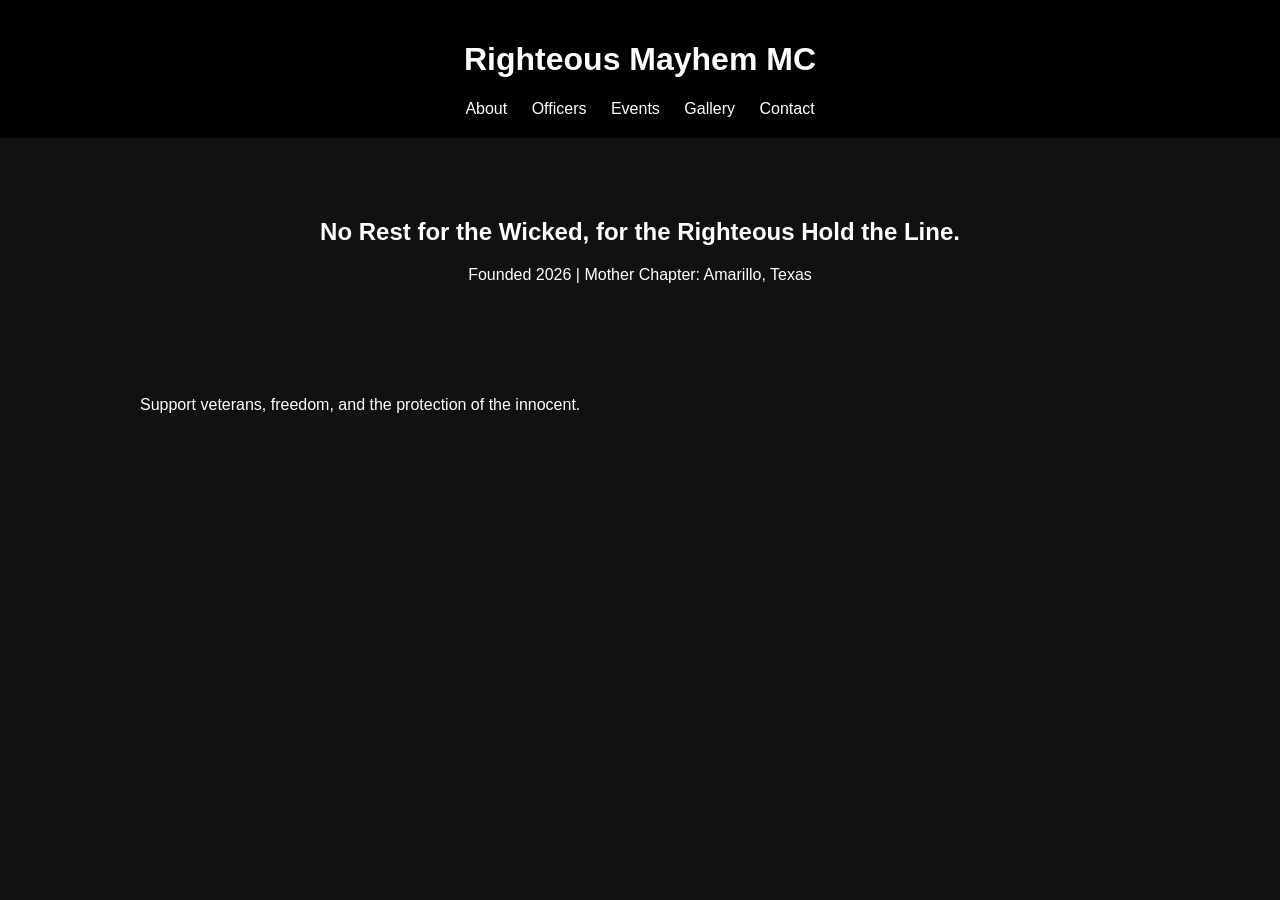
==== index.html @ 1bd23dc0 "Add files via upload" ====
<html><head><title>Righteous Mayhem MC</title><link rel='stylesheet' href='style.css'></head><body><header><h1>Righteous Mayhem MC</h1><nav><a href='about.html'>About</a> <a href='officers.html'>Officers</a> <a href='events.html'>Events</a> <a href='gallery.html'>Gallery</a> <a href='contact.html'>Contact</a></nav></header><div class='hero'><h2>No Rest for the Wicked, for the Righteous Hold the Line.</h2><p>Founded 2026 | Mother Chapter: Amarillo, Texas</p></div><div class='content'><p>Support veterans, freedom, and the protection of the innocent.</p></div></body></html>
---- style.css ----
body{font-family:Arial,sans-serif;background:#111;color:#fff;margin:0}
header,footer{background:#000;padding:20px;text-align:center}
nav a{color:#fff;margin:0 10px;text-decoration:none}
.hero{padding:60px 20px;text-align:center}
.content{max-width:1000px;margin:auto;padding:20px}
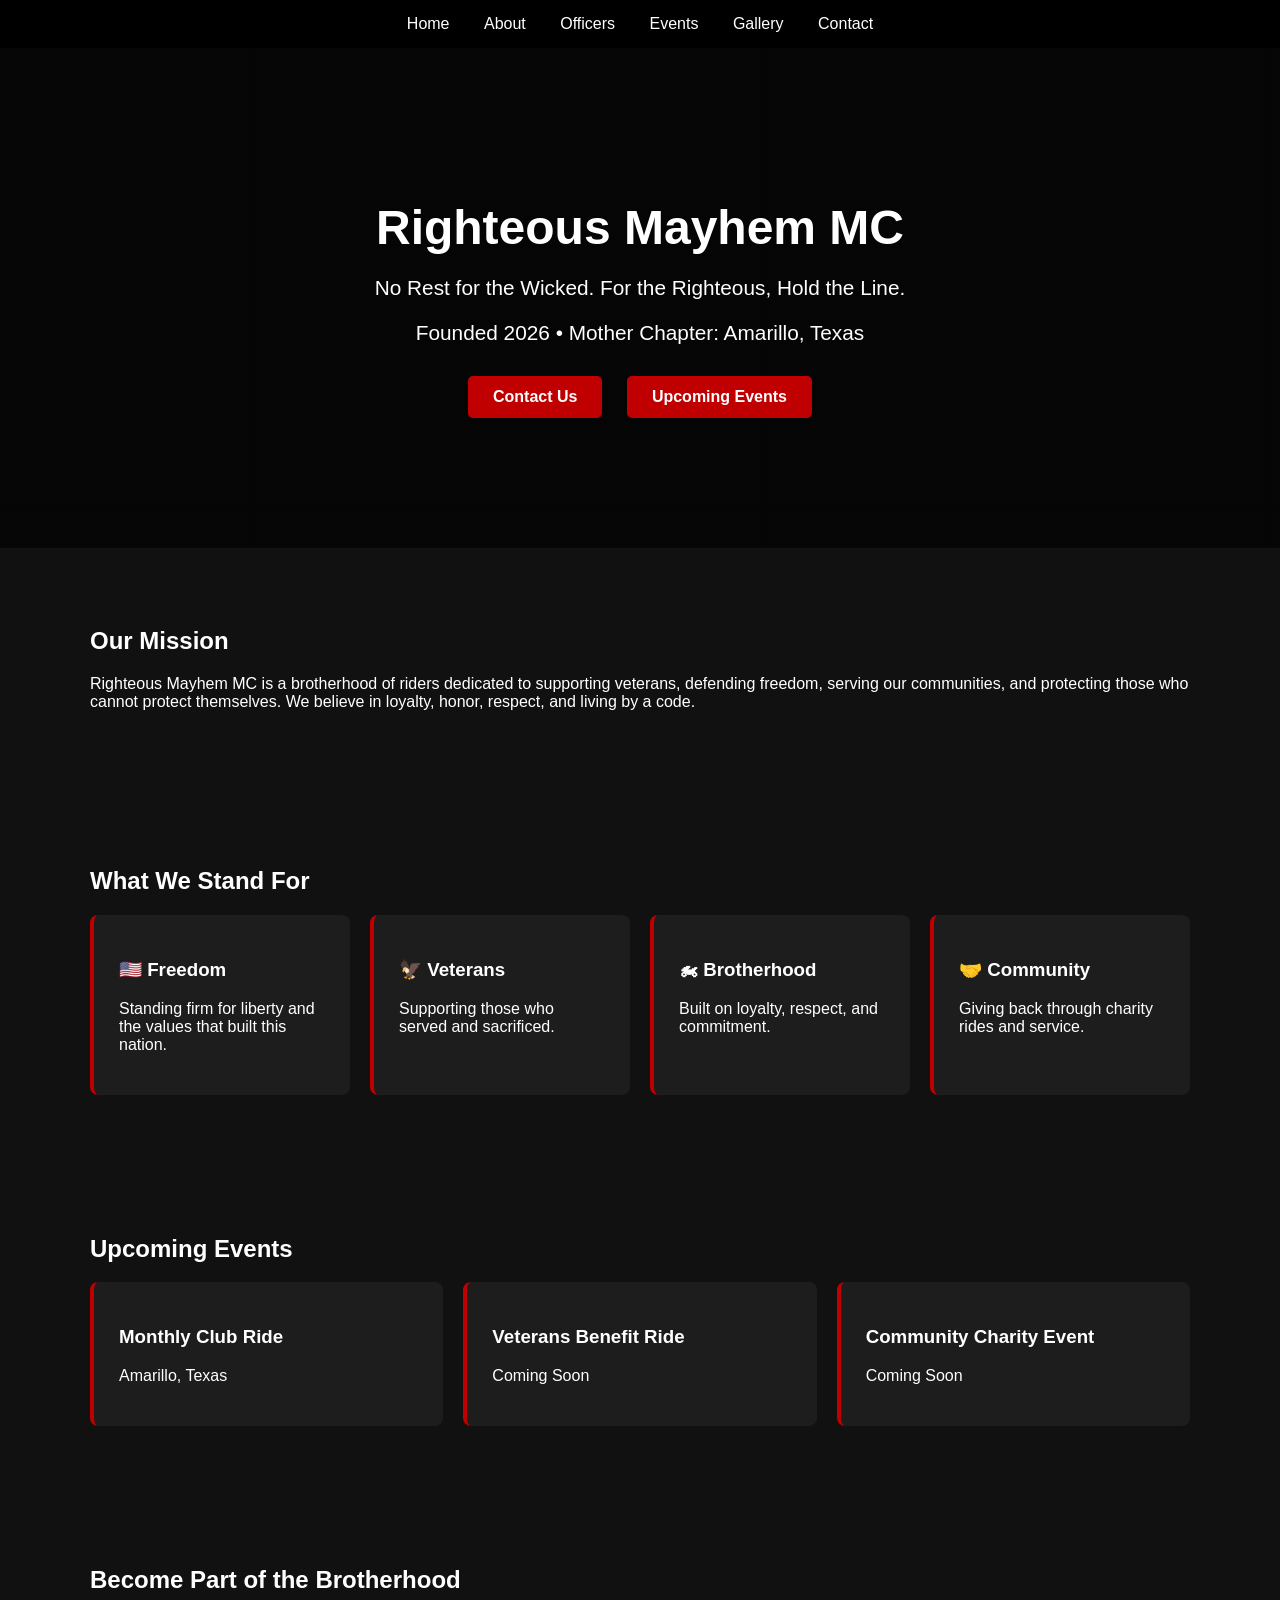
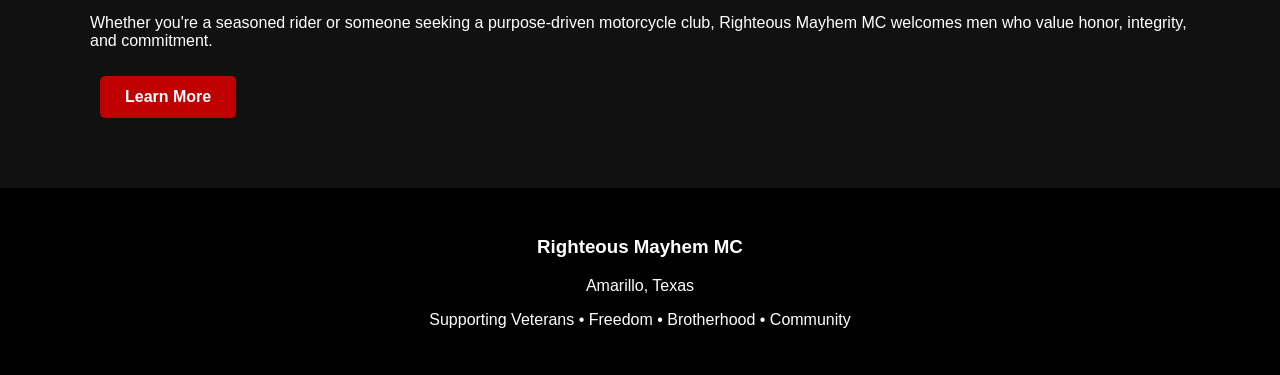
==== commit 64ab1221: "Update index.html" ====
--- a/index.html
+++ b/index.html
@@ -1 +1,193 @@
-<html><head><title>Righteous Mayhem MC</title><link rel='stylesheet' href='style.css'></head><body><header><h1>Righteous Mayhem MC</h1><nav><a href='about.html'>About</a> <a href='officers.html'>Officers</a> <a href='events.html'>Events</a> <a href='gallery.html'>Gallery</a> <a href='contact.html'>Contact</a></nav></header><div class='hero'><h2>No Rest for the Wicked, for the Righteous Hold the Line.</h2><p>Founded 2026 | Mother Chapter: Amarillo, Texas</p></div><div class='content'><p>Support veterans, freedom, and the protection of the innocent.</p></div></body></html>+<!DOCTYPE html>
+<html lang="en">
+<head>
+<meta charset="UTF-8">
+<meta name="viewport" content="width=device-width, initial-scale=1.0">
+<title>Righteous Mayhem MC</title>
+
+<style>
+body {
+    margin: 0;
+    font-family: Arial, sans-serif;
+    background: #111;
+    color: #fff;
+}
+
+header {
+    background: linear-gradient(rgba(0,0,0,.7), rgba(0,0,0,.7)),
+    url('https://images.unsplash.com/photo-1558981806-ec527fa84c39');
+    background-size: cover;
+    background-position: center;
+    text-align: center;
+    padding: 120px 20px;
+}
+
+header h1 {
+    font-size: 3em;
+    margin-bottom: 10px;
+}
+
+header p {
+    font-size: 1.3em;
+}
+
+.btn {
+    display: inline-block;
+    margin: 10px;
+    padding: 12px 25px;
+    background: #c00000;
+    color: white;
+    text-decoration: none;
+    border-radius: 5px;
+    font-weight: bold;
+}
+
+nav {
+    background: #000;
+    padding: 15px;
+    text-align: center;
+}
+
+nav a {
+    color: white;
+    text-decoration: none;
+    margin: 0 15px;
+}
+
+section {
+    padding: 60px 20px;
+    max-width: 1100px;
+    margin: auto;
+}
+
+.cards {
+    display: grid;
+    grid-template-columns: repeat(auto-fit,minmax(220px,1fr));
+    gap: 20px;
+}
+
+.card {
+    background: #1d1d1d;
+    padding: 25px;
+    border-left: 4px solid #c00000;
+    border-radius: 8px;
+}
+
+footer {
+    text-align: center;
+    padding: 30px;
+    background: #000;
+}
+</style>
+</head>
+
+<body>
+
+<nav>
+<a href="index.html">Home</a>
+<a href="about.html">About</a>
+<a href="officers.html">Officers</a>
+<a href="events.html">Events</a>
+<a href="gallery.html">Gallery</a>
+<a href="contact.html">Contact</a>
+</nav>
+
+<header>
+<h1>Righteous Mayhem MC</h1>
+<p>No Rest for the Wicked. For the Righteous, Hold the Line.</p>
+
+<p>Founded 2026 • Mother Chapter: Amarillo, Texas</p>
+
+<a href="contact.html" class="btn">Contact Us</a>
+<a href="events.html" class="btn">Upcoming Events</a>
+</header>
+
+<section>
+<h2>Our Mission</h2>
+
+<p>
+Righteous Mayhem MC is a brotherhood of riders dedicated to supporting
+veterans, defending freedom, serving our communities, and protecting
+those who cannot protect themselves. We believe in loyalty, honor,
+respect, and living by a code.
+</p>
+</section>
+
+<section>
+<h2>What We Stand For</h2>
+
+<div class="cards">
+
+<div class="card">
+<h3>🇺🇸 Freedom</h3>
+<p>Standing firm for liberty and the values that built this nation.</p>
+</div>
+
+<div class="card">
+<h3>🦅 Veterans</h3>
+<p>Supporting those who served and sacrificed.</p>
+</div>
+
+<div class="card">
+<h3>🏍 Brotherhood</h3>
+<p>Built on loyalty, respect, and commitment.</p>
+</div>
+
+<div class="card">
+<h3>🤝 Community</h3>
+<p>Giving back through charity rides and service.</p>
+</div>
+
+</div>
+</section>
+
+<section>
+<h2>Upcoming Events</h2>
+
+<div class="cards">
+
+<div class="card">
+<h3>Monthly Club Ride</h3>
+<p>Amarillo, Texas</p>
+</div>
+
+<div class="card">
+<h3>Veterans Benefit Ride</h3>
+<p>Coming Soon</p>
+</div>
+
+<div class="card">
+<h3>Community Charity Event</h3>
+<p>Coming Soon</p>
+</div>
+
+</div>
+</section>
+
+<section>
+<h2>Become Part of the Brotherhood</h2>
+
+<p>
+Whether you're a seasoned rider or someone seeking a purpose-driven
+motorcycle club, Righteous Mayhem MC welcomes men who value honor,
+integrity, and commitment.
+</p>
+
+<a href="contact.html" class="btn">Learn More</a>
+
+</section>
+
+<footer>
+
+<h3>Righteous Mayhem MC</h3>
+
+<p>Amarillo, Texas</p>
+
+<p>
+Supporting Veterans • Freedom • Brotherhood • Community
+</p>
+
+</footer>
+
+</body>
+</html>
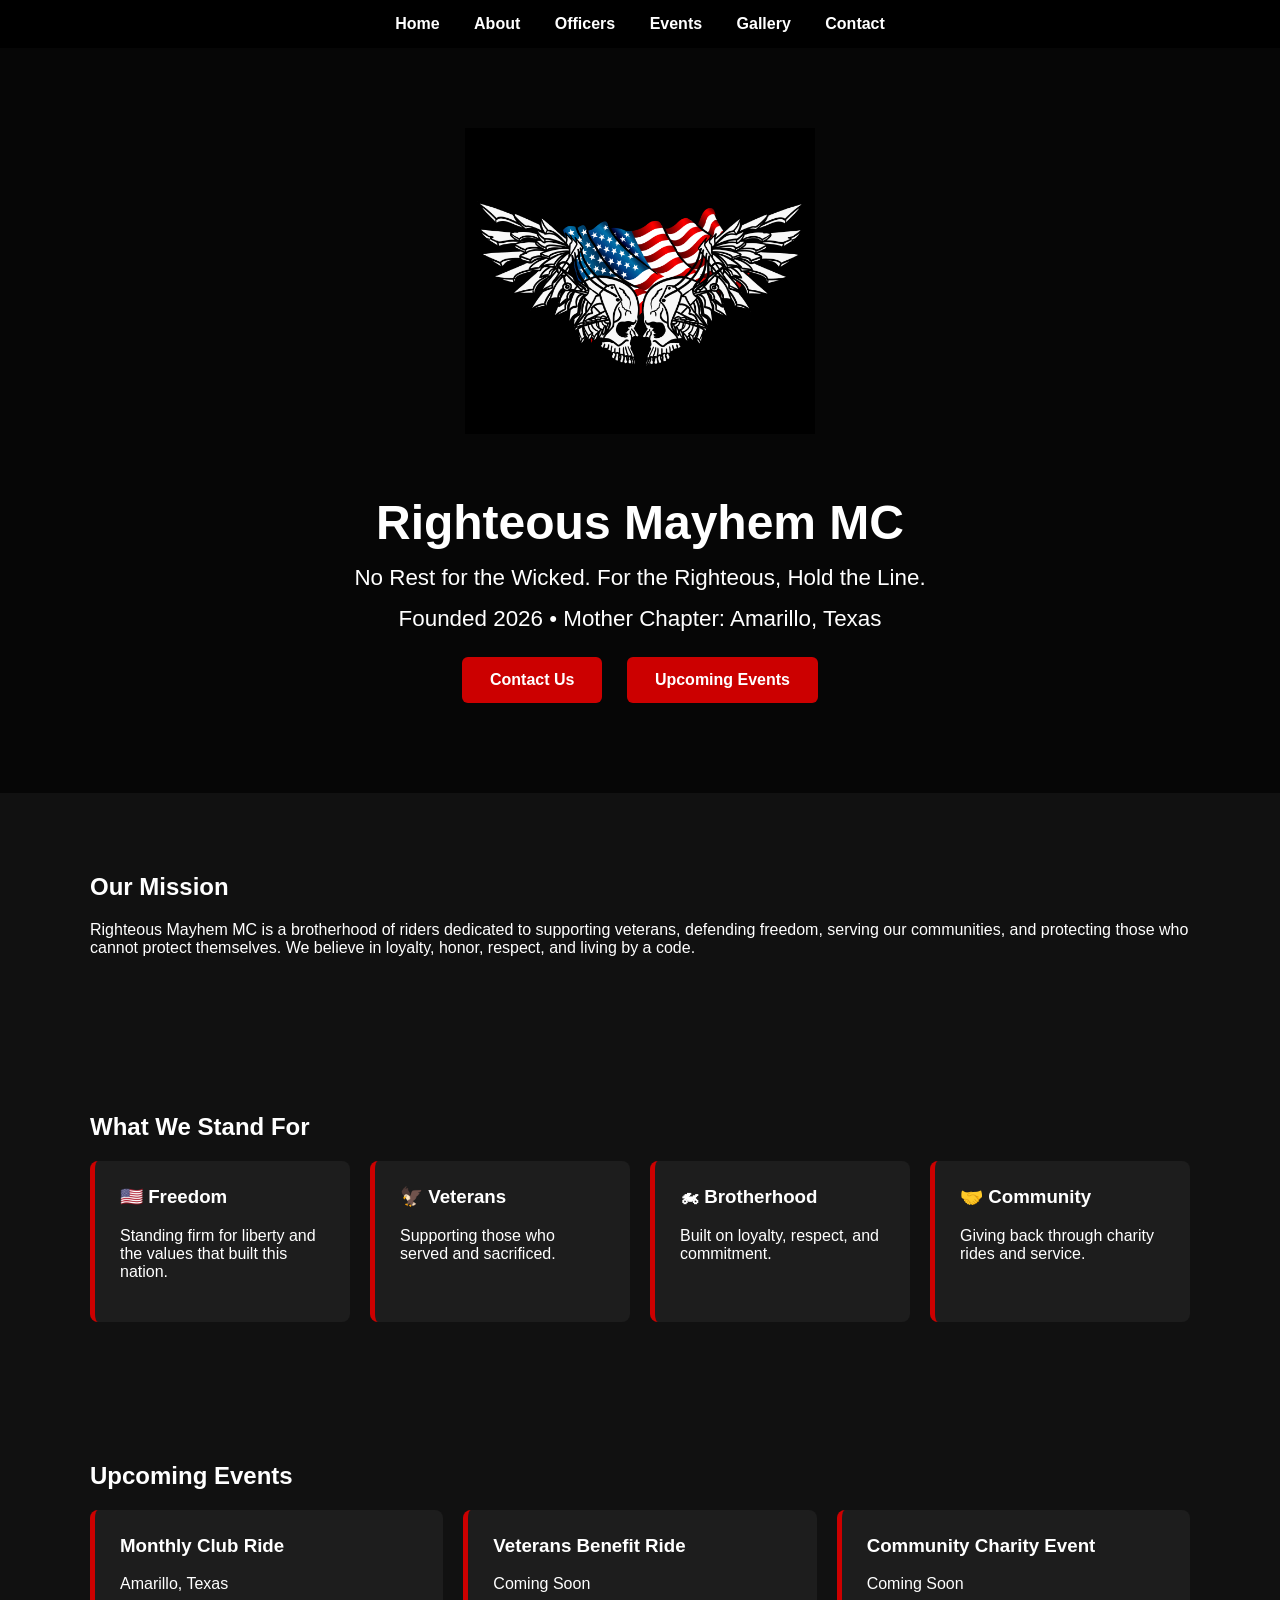
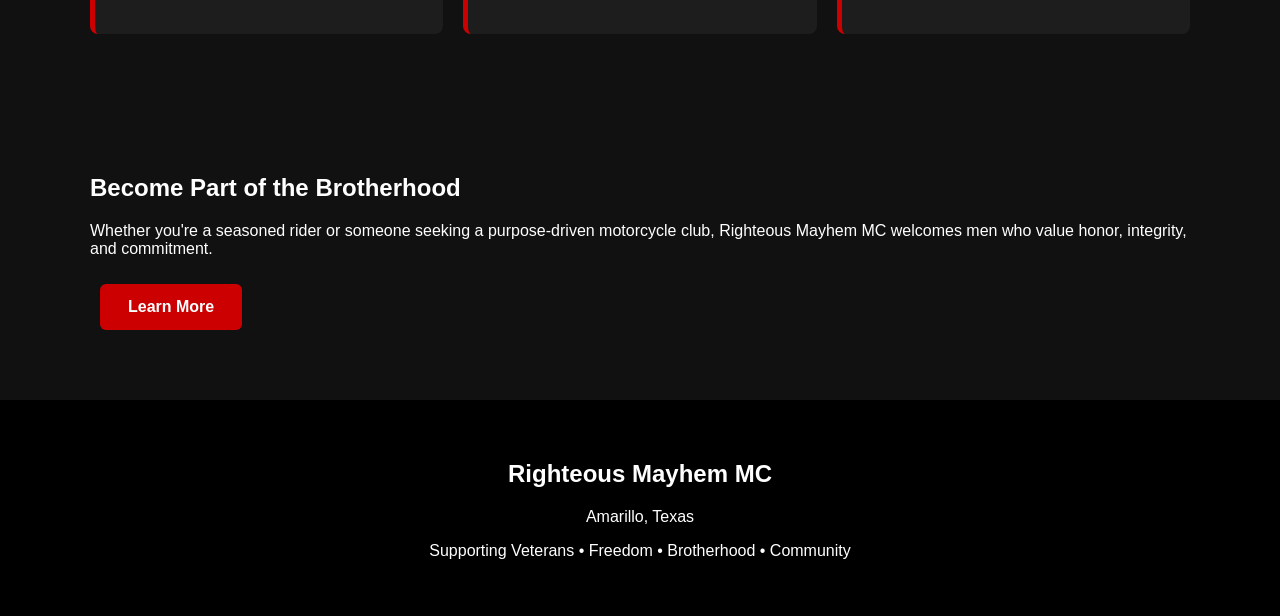
==== commit 4f57fe8f: "Update index.html" ====
--- a/index.html
+++ b/index.html
@@ -13,35 +13,6 @@
     color: #fff;
 }
 
-header {
-    background: linear-gradient(rgba(0,0,0,.7), rgba(0,0,0,.7)),
-    url('https://images.unsplash.com/photo-1558981806-ec527fa84c39');
-    background-size: cover;
-    background-position: center;
-    text-align: center;
-    padding: 120px 20px;
-}
-
-header h1 {
-    font-size: 3em;
-    margin-bottom: 10px;
-}
-
-header p {
-    font-size: 1.3em;
-}
-
-.btn {
-    display: inline-block;
-    margin: 10px;
-    padding: 12px 25px;
-    background: #c00000;
-    color: white;
-    text-decoration: none;
-    border-radius: 5px;
-    font-weight: bold;
-}
-
 nav {
     background: #000;
     padding: 15px;
@@ -52,6 +23,50 @@
     color: white;
     text-decoration: none;
     margin: 0 15px;
+    font-weight: bold;
+}
+
+header {
+    background:
+        linear-gradient(rgba(0,0,0,.65), rgba(0,0,0,.65)),
+        url('https://images.unsplash.com/photo-1558981806-ec527fa84c39');
+    background-size: cover;
+    background-position: center;
+    text-align: center;
+    padding: 80px 20px;
+}
+
+.logo {
+    max-width: 350px;
+    width: 85%;
+    height: auto;
+    margin-bottom: 25px;
+}
+
+header h1 {
+    font-size: 3rem;
+    margin-bottom: 10px;
+}
+
+header p {
+    font-size: 1.4rem;
+    max-width: 900px;
+    margin: 15px auto;
+}
+
+.btn {
+    display: inline-block;
+    margin: 10px;
+    padding: 14px 28px;
+    background: #cc0000;
+    color: white;
+    text-decoration: none;
+    border-radius: 6px;
+    font-weight: bold;
+}
+
+.btn:hover {
+    background: #ff0000;
 }
 
 section {
@@ -62,21 +77,25 @@
 
 .cards {
     display: grid;
-    grid-template-columns: repeat(auto-fit,minmax(220px,1fr));
+    grid-template-columns: repeat(auto-fit,minmax(250px,1fr));
     gap: 20px;
 }
 
 .card {
     background: #1d1d1d;
     padding: 25px;
-    border-left: 4px solid #c00000;
+    border-left: 5px solid #cc0000;
     border-radius: 8px;
 }
 
+.card h3 {
+    margin-top: 0;
+}
+
 footer {
+    background: #000;
     text-align: center;
-    padding: 30px;
-    background: #000;
+    padding: 40px 20px;
 }
 </style>
 </head>
@@ -93,16 +112,22 @@
 </nav>
 
 <header>
+
+<img src="logo.jpeg" alt="Righteous Mayhem MC Logo" class="logo">
+
 <h1>Righteous Mayhem MC</h1>
+
 <p>No Rest for the Wicked. For the Righteous, Hold the Line.</p>
 
 <p>Founded 2026 • Mother Chapter: Amarillo, Texas</p>
 
 <a href="contact.html" class="btn">Contact Us</a>
 <a href="events.html" class="btn">Upcoming Events</a>
+
 </header>
 
 <section>
+
 <h2>Our Mission</h2>
 
 <p>
@@ -111,9 +136,11 @@
 those who cannot protect themselves. We believe in loyalty, honor,
 respect, and living by a code.
 </p>
-</section>
-
-<section>
+
+</section>
+
+<section>
+
 <h2>What We Stand For</h2>
 
 <div class="cards">
@@ -139,9 +166,11 @@
 </div>
 
 </div>
-</section>
-
-<section>
+
+</section>
+
+<section>
+
 <h2>Upcoming Events</h2>
 
 <div class="cards">
@@ -162,9 +191,11 @@
 </div>
 
 </div>
-</section>
-
-<section>
+
+</section>
+
+<section>
+
 <h2>Become Part of the Brotherhood</h2>
 
 <p>
@@ -179,7 +210,7 @@
 
 <footer>
 
-<h3>Righteous Mayhem MC</h3>
+<h2>Righteous Mayhem MC</h2>
 
 <p>Amarillo, Texas</p>
 
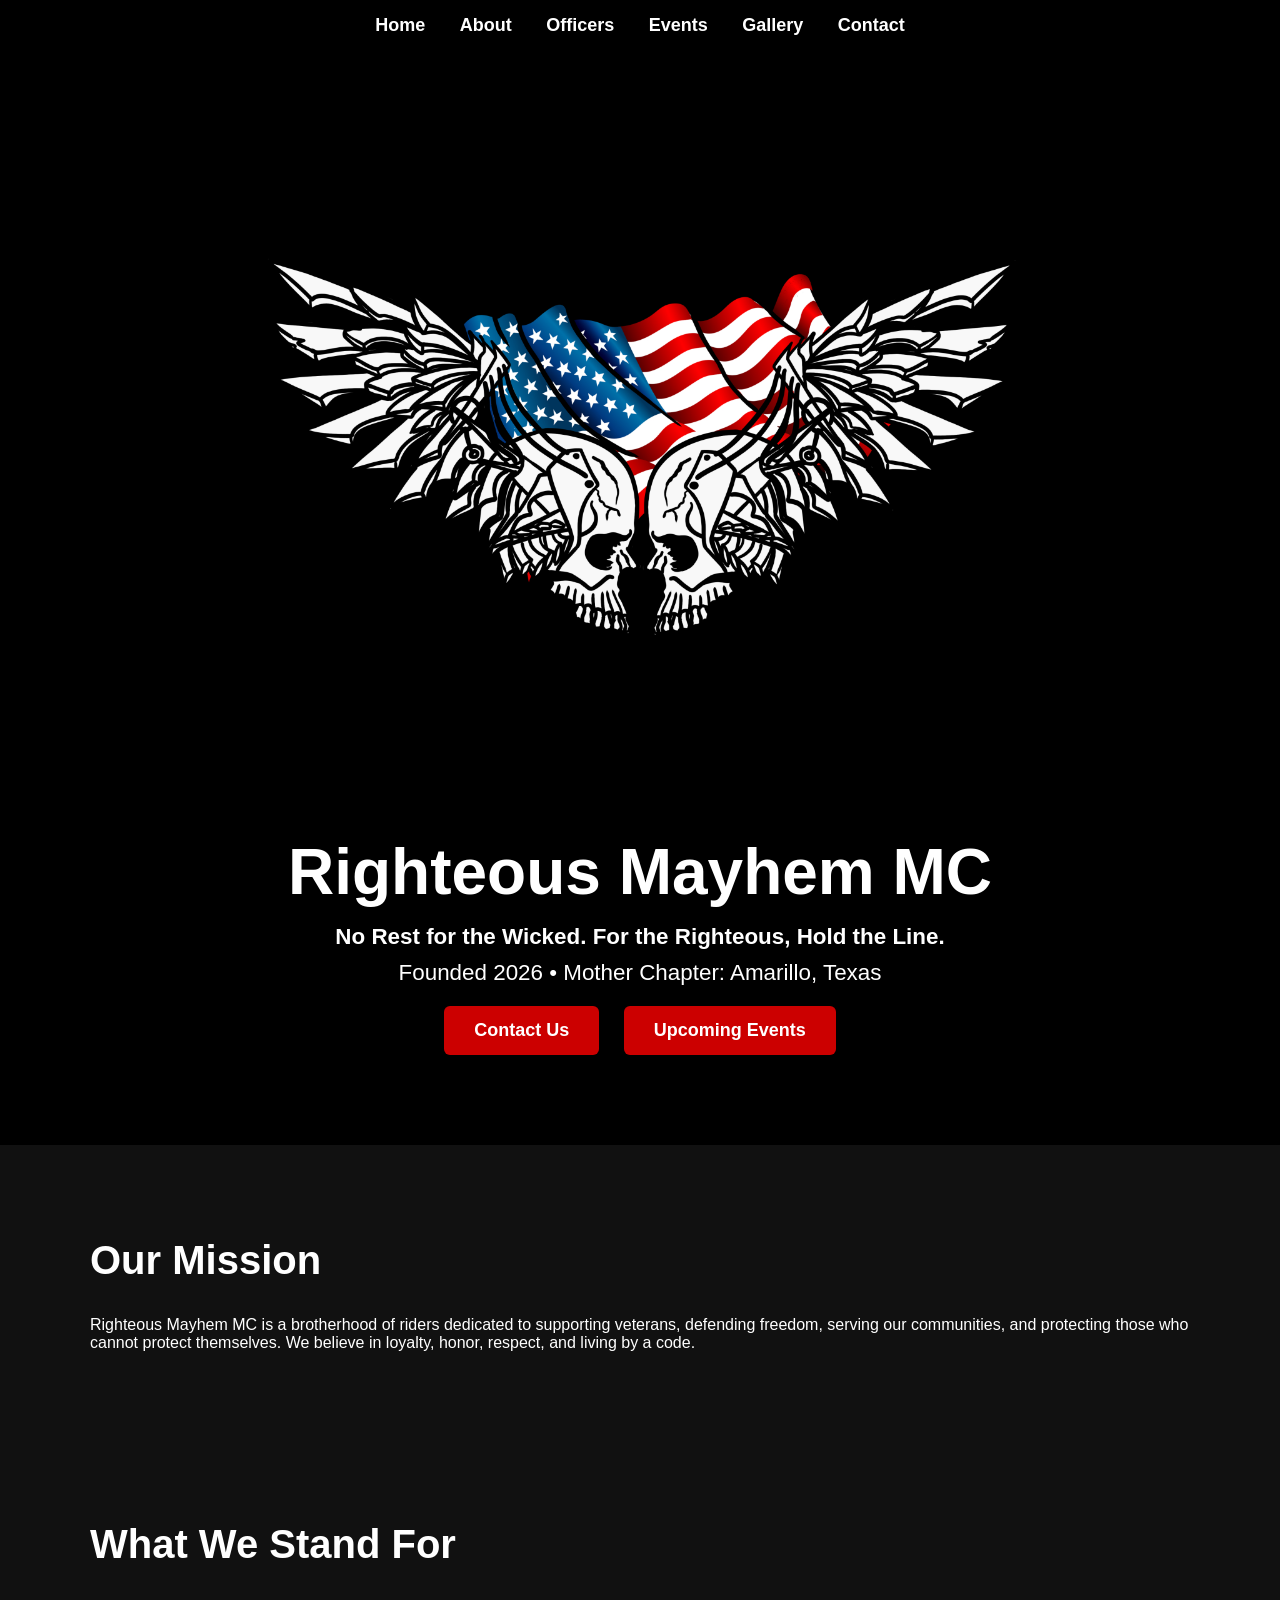
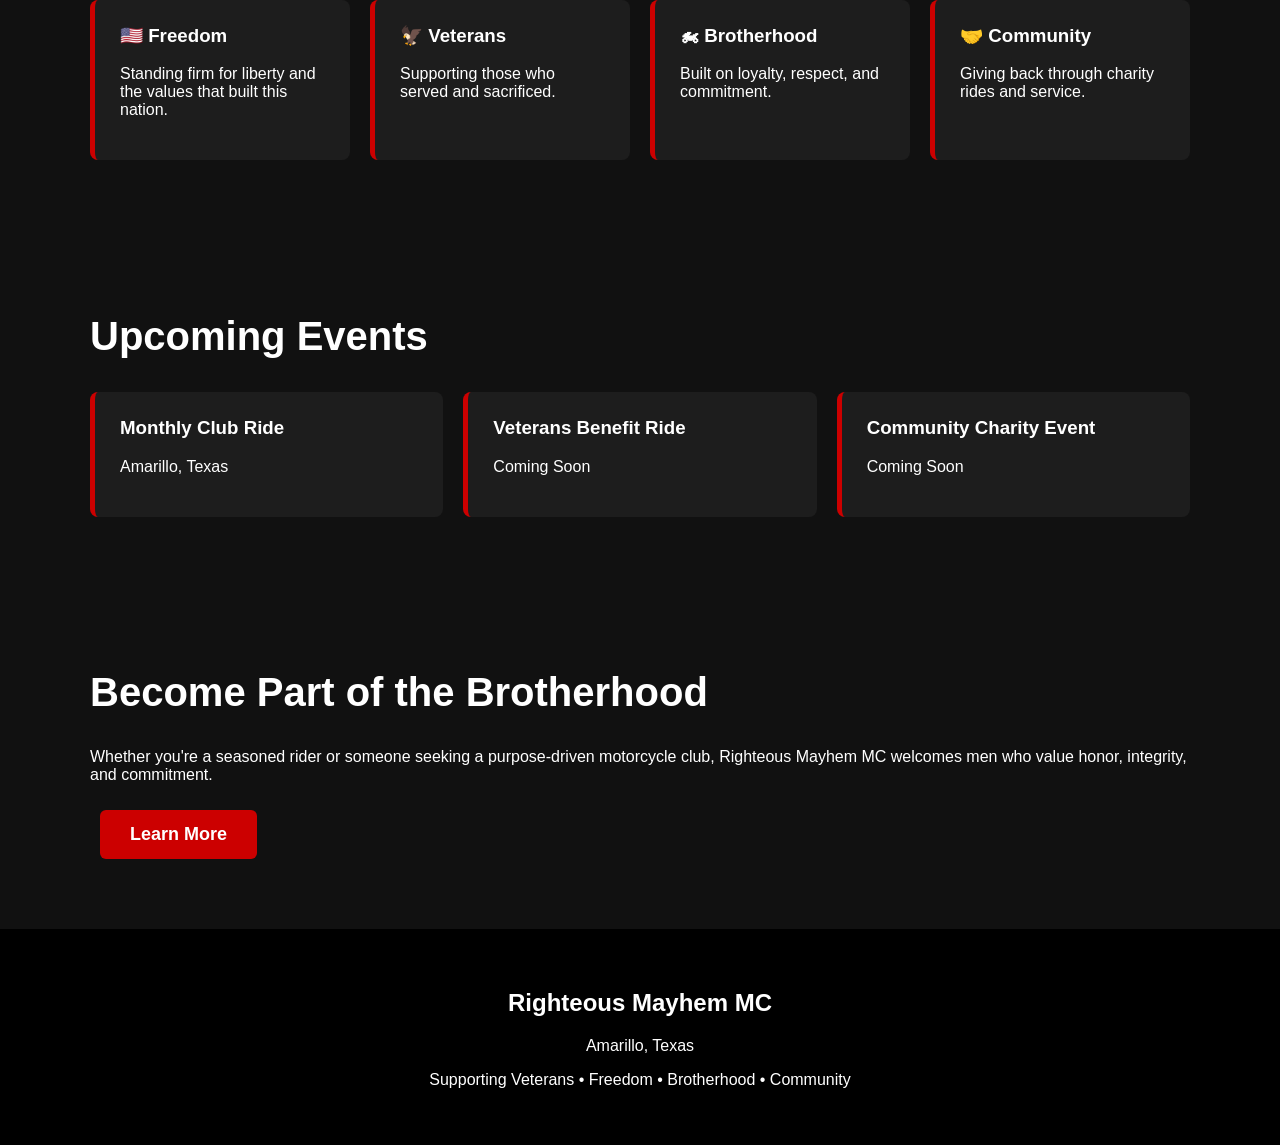
==== commit 5a4e0d3a: "Update index.html" ====
--- a/index.html
+++ b/index.html
@@ -3,9 +3,11 @@
 <head>
 <meta charset="UTF-8">
 <meta name="viewport" content="width=device-width, initial-scale=1.0">
+
 <title>Righteous Mayhem MC</title>
 
 <style>
+
 body {
     margin: 0;
     font-family: Arial, sans-serif;
@@ -24,45 +26,43 @@
     text-decoration: none;
     margin: 0 15px;
     font-weight: bold;
+    font-size: 18px;
 }
 
 header {
-    background:
-        linear-gradient(rgba(0,0,0,.65), rgba(0,0,0,.65)),
-        url('https://images.unsplash.com/photo-1558981806-ec527fa84c39');
-    background-size: cover;
-    background-position: center;
+    background: #000;
     text-align: center;
-    padding: 80px 20px;
+    padding: 40px 20px 80px 20px;
 }
 
 .logo {
-    max-width: 350px;
-    width: 85%;
+    width: 95%;
+    max-width: 800px;
     height: auto;
     margin-bottom: 25px;
 }
 
 header h1 {
-    font-size: 3rem;
-    margin-bottom: 10px;
+    font-size: 4rem;
+    margin: 15px 0;
 }
 
 header p {
     font-size: 1.4rem;
+    margin: 10px auto;
     max-width: 900px;
-    margin: 15px auto;
 }
 
 .btn {
     display: inline-block;
     margin: 10px;
-    padding: 14px 28px;
+    padding: 14px 30px;
     background: #cc0000;
     color: white;
     text-decoration: none;
     border-radius: 6px;
     font-weight: bold;
+    font-size: 18px;
 }
 
 .btn:hover {
@@ -70,14 +70,18 @@
 }
 
 section {
-    padding: 60px 20px;
     max-width: 1100px;
     margin: auto;
+    padding: 60px 20px;
+}
+
+section h2 {
+    font-size: 2.5rem;
 }
 
 .cards {
     display: grid;
-    grid-template-columns: repeat(auto-fit,minmax(250px,1fr));
+    grid-template-columns: repeat(auto-fit, minmax(250px,1fr));
     gap: 20px;
 }
 
@@ -97,6 +101,24 @@
     text-align: center;
     padding: 40px 20px;
 }
+
+@media (max-width: 768px) {
+
+    nav a {
+        display: inline-block;
+        margin: 8px;
+    }
+
+    header h1 {
+        font-size: 2.7rem;
+    }
+
+    header p {
+        font-size: 1.1rem;
+    }
+
+}
+
 </style>
 </head>
 
@@ -117,11 +139,12 @@
 
 <h1>Righteous Mayhem MC</h1>
 
-<p>No Rest for the Wicked. For the Righteous, Hold the Line.</p>
+<p><strong>No Rest for the Wicked. For the Righteous, Hold the Line.</strong></p>
 
 <p>Founded 2026 • Mother Chapter: Amarillo, Texas</p>
 
 <a href="contact.html" class="btn">Contact Us</a>
+
 <a href="events.html" class="btn">Upcoming Events</a>
 
 </header>
@@ -131,10 +154,9 @@
 <h2>Our Mission</h2>
 
 <p>
-Righteous Mayhem MC is a brotherhood of riders dedicated to supporting
-veterans, defending freedom, serving our communities, and protecting
-those who cannot protect themselves. We believe in loyalty, honor,
-respect, and living by a code.
+Righteous Mayhem MC is a brotherhood of riders dedicated to supporting veterans,
+defending freedom, serving our communities, and protecting those who cannot
+protect themselves. We believe in loyalty, honor, respect, and living by a code.
 </p>
 
 </section>
@@ -199,9 +221,8 @@
 <h2>Become Part of the Brotherhood</h2>
 
 <p>
-Whether you're a seasoned rider or someone seeking a purpose-driven
-motorcycle club, Righteous Mayhem MC welcomes men who value honor,
-integrity, and commitment.
+Whether you're a seasoned rider or someone seeking a purpose-driven motorcycle club,
+Righteous Mayhem MC welcomes men who value honor, integrity, and commitment.
 </p>
 
 <a href="contact.html" class="btn">Learn More</a>
@@ -214,9 +235,7 @@
 
 <p>Amarillo, Texas</p>
 
-<p>
-Supporting Veterans • Freedom • Brotherhood • Community
-</p>
+<p>Supporting Veterans • Freedom • Brotherhood • Community</p>
 
 </footer>
 
